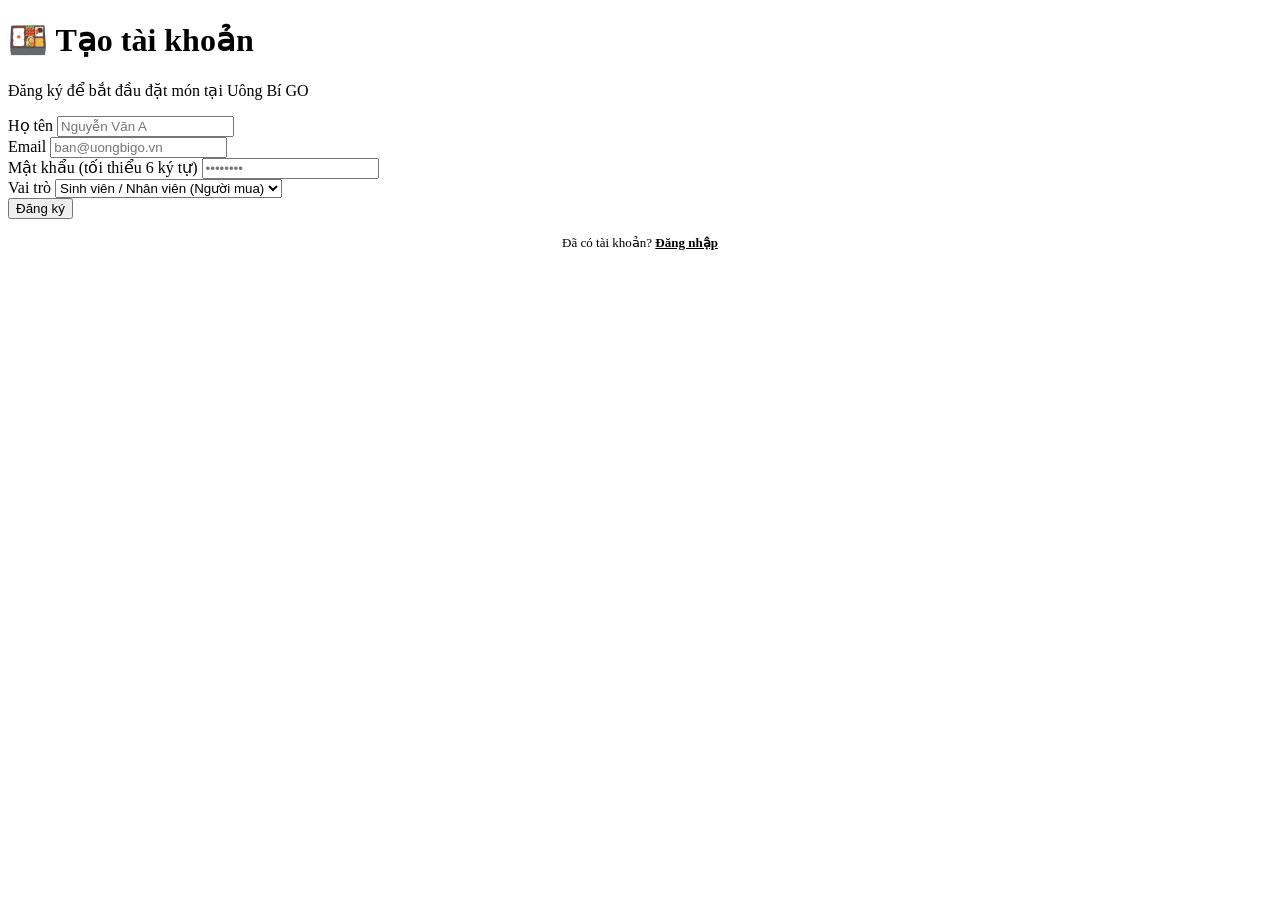
==== register.html @ 4c0ad108 "Add files via upload" ====
<!DOCTYPE html>
<html lang="vi">
<head>
<meta charset="UTF-8" />
<meta name="viewport" content="width=device-width, initial-scale=1.0" />
<title>Đăng ký - Uông Bí GO</title>
<link rel="icon" href="favicon.ico" />
<link rel="stylesheet" href="css/style.css" />
</head>
<body>
<div class="auth-wrap">
  <div class="auth-card">
    <h1>🍱 Tạo tài khoản</h1>
    <p class="subtitle">Đăng ký để bắt đầu đặt món tại Uông Bí GO</p>

    <div id="alertBox"></div>

    <form id="registerForm">
      <div class="field">
        <label>Họ tên</label>
        <input type="text" id="hoTen" required placeholder="Nguyễn Văn A" />
      </div>
      <div class="field">
        <label>Email</label>
        <input type="email" id="email" required placeholder="ban@uongbigo.vn" />
      </div>
      <div class="field">
        <label>Mật khẩu (tối thiểu 6 ký tự)</label>
        <input type="password" id="matKhau" required minlength="6" placeholder="••••••••" />
      </div>
      <div class="field">
        <label>Vai trò</label>
        <select id="vaiTro">
          <option value="ROLE_BUYER">Sinh viên / Nhân viên (Người mua)</option>
          <option value="ROLE_STAFF">Nhân viên Canteen (KDS)</option>
        </select>
      </div>
      <button type="submit" class="btn btn-primary btn-block" id="btnSubmit">Đăng ký</button>
    </form>

    <p style="text-align:center; margin: 16px 0 0; font-size:13px;">
      Đã có tài khoản? <a href="index.html" style="color:var(--clr-primary-dark); font-weight:600;">Đăng nhập</a>
    </p>
  </div>
</div>

<script src="js/api.js"></script>
<script>
  const alertBox = document.getElementById("alertBox");
  document.getElementById("registerForm").addEventListener("submit", async (e) => {
    e.preventDefault();
    const btn = document.getElementById("btnSubmit");
    btn.disabled = true;
    alertBox.innerHTML = "";
    try {
      const payload = {
        hoTen: document.getElementById("hoTen").value.trim(),
        email: document.getElementById("email").value.trim(),
        matKhau: document.getElementById("matKhau").value,
        vaiTro: document.getElementById("vaiTro").value,
      };
      await apiFetch("/auth/register", { method: "POST", body: JSON.stringify(payload) });
      alertBox.innerHTML = '<div class="alert alert-success">Đăng ký thành công! Đang chuyển đến trang đăng nhập...</div>';
      setTimeout(() => (goTo("index.html")), 1200);
    } catch (err) {
      alertBox.innerHTML = `<div class="alert alert-error">${err.message}</div>`;
      btn.disabled = false;
    }
  });
</script>
</body>
</html>
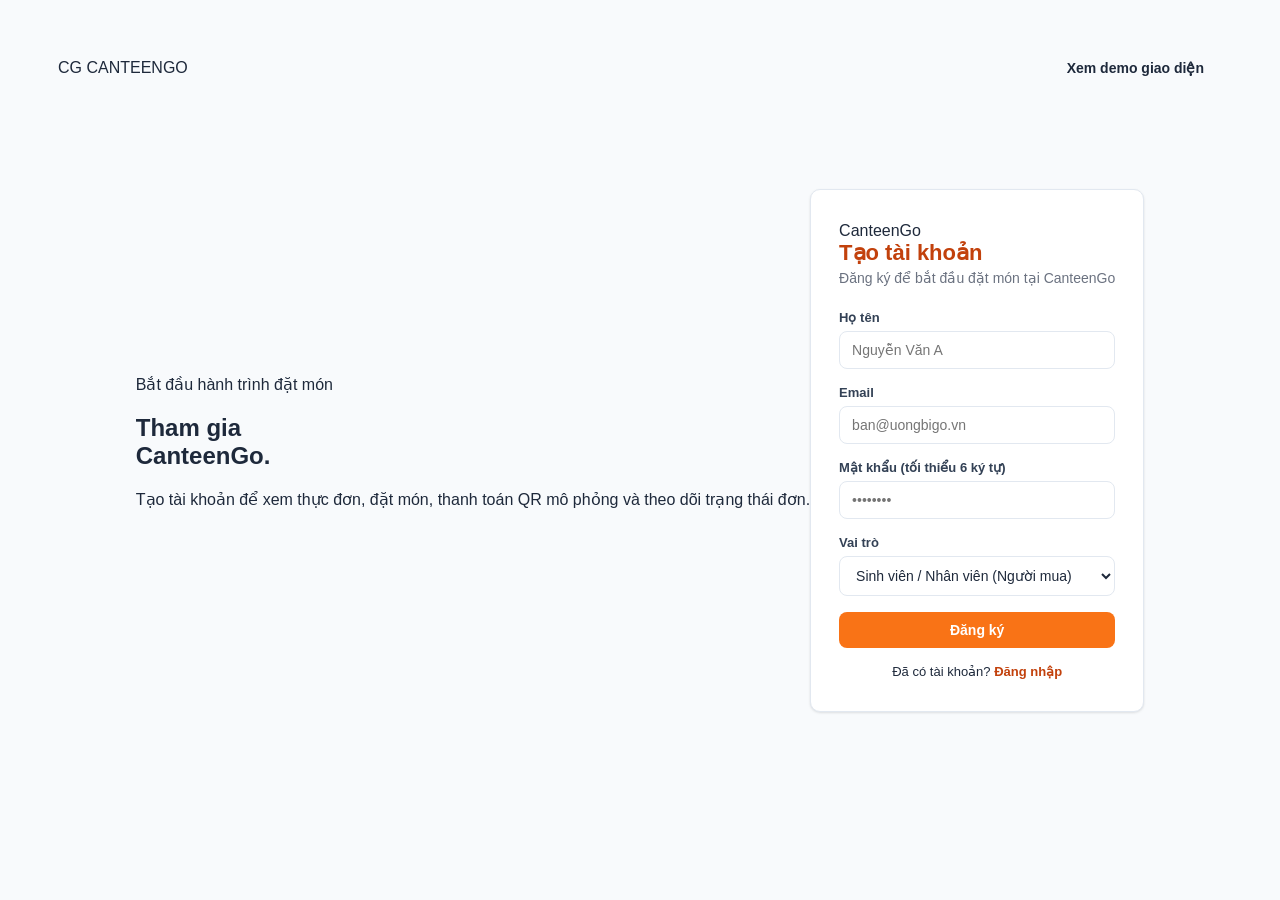
==== commit 329860a5: "Update register.html" ====
--- a/register.html
+++ b/register.html
@@ -3,15 +3,20 @@
 <head>
 <meta charset="UTF-8" />
 <meta name="viewport" content="width=device-width, initial-scale=1.0" />
-<title>Đăng ký - Uông Bí GO</title>
+<title>Đăng ký - CanteenGo</title>
 <link rel="icon" href="favicon.ico" />
 <link rel="stylesheet" href="css/style.css" />
 </head>
 <body>
 <div class="auth-wrap">
+  <section class="auth-brand-pane">
+    <div style="position:absolute;left:58px;top:50px;right:58px;display:flex;justify-content:space-between;align-items:center;z-index:2;"><div class="auth-brand-mark"><span class="seal">CG</span> CANTEENGO</div><a class="btn btn-gold" href="demo.html">Xem demo giao diện</a></div>
+    <div class="auth-brand-copy"><div class="eyebrow">Bắt đầu hành trình đặt món</div><h1>Tham gia<br/>CanteenGo.</h1><p>Tạo tài khoản để xem thực đơn, đặt món, thanh toán QR mô phỏng và theo dõi trạng thái đơn.</p></div>
+  </section>
+  <section class="auth-form-pane">
   <div class="auth-card">
-    <h1>🍱 Tạo tài khoản</h1>
-    <p class="subtitle">Đăng ký để bắt đầu đặt món tại Uông Bí GO</p>
+    <div class="auth-kicker">CanteenGo</div><h1>Tạo tài khoản</h1>
+    <p class="subtitle">Đăng ký để bắt đầu đặt món tại CanteenGo</p>
 
     <div id="alertBox"></div>
 
@@ -42,6 +47,7 @@
       Đã có tài khoản? <a href="index.html" style="color:var(--clr-primary-dark); font-weight:600;">Đăng nhập</a>
     </p>
   </div>
+  </section>
 </div>
 
 <script src="js/api.js"></script>
--- a/css/style.css
+++ b/css/style.css
@@ -0,0 +1,188 @@
+/* ===================== Uong Bi GO - Shared Styles ===================== */
+:root {
+  --clr-primary: #f97316;
+  --clr-primary-dark: #c2410c;
+  --clr-success: #16a34a;
+  --clr-danger: #dc2626;
+  --clr-warning: #ca8a04;
+  --clr-muted: #6b7280;
+  --clr-bg: #f8fafc;
+  --clr-surface: #ffffff;
+  --clr-border: #e2e8f0;
+  --clr-text: #1e293b;
+  --radius: 10px;
+  --shadow: 0 1px 3px rgba(0,0,0,.08), 0 1px 2px rgba(0,0,0,.04);
+}
+
+* { box-sizing: border-box; }
+
+body {
+  margin: 0;
+  font-family: -apple-system, BlinkMacSystemFont, "Segoe UI", Roboto, Helvetica, Arial, sans-serif;
+  background: var(--clr-bg);
+  color: var(--clr-text);
+  min-height: 100vh;
+}
+
+a { color: inherit; text-decoration: none; }
+
+.container { max-width: 1100px; margin: 0 auto; padding: 24px 20px 60px; }
+
+/* ---------- Top nav (buyer / staff) ---------- */
+.topnav {
+  display: flex; align-items: center; justify-content: space-between;
+  background: var(--clr-surface); border-bottom: 1px solid var(--clr-border);
+  padding: 14px 24px; position: sticky; top: 0; z-index: 10;
+}
+.topnav .brand { font-weight: 700; font-size: 18px; color: var(--clr-primary-dark); display:flex; align-items:center; gap:8px;}
+.topnav nav { display: flex; gap: 20px; align-items: center; }
+.topnav nav a { font-size: 14px; color: var(--clr-muted); font-weight: 500; padding: 6px 4px; border-bottom: 2px solid transparent; }
+.topnav nav a.active, .topnav nav a:hover { color: var(--clr-primary-dark); border-bottom-color: var(--clr-primary); }
+.topnav .userbox { display:flex; align-items:center; gap:12px; font-size: 14px; }
+.topnav .userbox .role-badge { font-size: 11px; padding: 2px 8px; border-radius: 999px; background:#fff7ed; color: var(--clr-primary-dark); font-weight:600;}
+
+/* ---------- Auth pages ---------- */
+.auth-wrap { min-height: 100vh; display:flex; align-items:center; justify-content:center; padding:20px; }
+.auth-card {
+  width: 100%; max-width: 400px; background: var(--clr-surface); border-radius: var(--radius);
+  box-shadow: var(--shadow); padding: 32px 28px; border: 1px solid var(--clr-border);
+}
+.auth-card h1 { font-size: 22px; margin: 0 0 4px; color: var(--clr-primary-dark); }
+.auth-card p.subtitle { margin: 0 0 24px; color: var(--clr-muted); font-size: 14px; }
+.auth-card .demo-accounts { margin-top: 18px; font-size: 12px; color: var(--clr-muted); background:#f8fafc; border:1px dashed var(--clr-border); border-radius:8px; padding:10px 12px; line-height:1.6;}
+
+.field { margin-bottom: 16px; }
+.field label { display: block; font-size: 13px; font-weight: 600; margin-bottom: 6px; color: #334155; }
+.field input, .field select, .field textarea {
+  width: 100%; padding: 10px 12px; border: 1px solid var(--clr-border); border-radius: 8px;
+  font-size: 14px; background: #fff; color: var(--clr-text);
+}
+.field input:focus, .field select:focus, .field textarea:focus { outline: none; border-color: var(--clr-primary); box-shadow: 0 0 0 3px rgba(249,115,22,.12); }
+
+.btn {
+  display: inline-flex; align-items:center; justify-content:center; gap: 6px;
+  padding: 10px 18px; border-radius: 8px; border: none; font-size: 14px; font-weight: 600;
+  cursor: pointer; transition: filter .15s ease;
+}
+.btn:hover { filter: brightness(0.95); }
+.btn:disabled { opacity: .6; cursor: not-allowed; }
+.btn-primary { background: var(--clr-primary); color: #fff; }
+.btn-primary:hover { background: var(--clr-primary-dark); }
+.btn-outline { background: #fff; border: 1px solid var(--clr-border); color: var(--clr-text); }
+.btn-danger { background: #fee2e2; color: var(--clr-danger); }
+.btn-success { background: #dcfce7; color: var(--clr-success); }
+.btn-block { width: 100%; }
+.btn-sm { padding: 6px 12px; font-size: 13px; }
+
+.alert { padding: 10px 14px; border-radius: 8px; font-size: 13px; margin-bottom: 16px; }
+.alert-error { background: #fee2e2; color: var(--clr-danger); border: 1px solid #fecaca; }
+.alert-success { background: #dcfce7; color: var(--clr-success); border: 1px solid #bbf7d0; }
+.alert-info { background: #eff6ff; color: #1d4ed8; border: 1px solid #bfdbfe; }
+
+/* ---------- Cards / grid ---------- */
+.page-title { font-size: 22px; font-weight: 700; margin: 4px 0 20px; }
+.page-subtitle { color: var(--clr-muted); font-size: 14px; margin: -14px 0 20px; }
+
+.menu-grid { display: grid; grid-template-columns: repeat(auto-fill, minmax(220px, 1fr)); gap: 18px; }
+.food-card {
+  background: var(--clr-surface); border: 1px solid var(--clr-border); border-radius: var(--radius);
+  overflow: hidden; box-shadow: var(--shadow); display:flex; flex-direction:column;
+}
+.food-card .thumb {
+  height: 130px; background: linear-gradient(135deg,#fed7aa,#fdba74); display:flex; align-items:center; justify-content:center;
+  font-size: 40px; position: relative;
+}
+.food-card.out-of-stock .thumb { filter: grayscale(1); opacity: .55; }
+.food-card .thumb img { width:100%; height:100%; object-fit:cover; }
+.food-card .body { padding: 12px 14px 14px; display:flex; flex-direction:column; gap:6px; flex:1; }
+.food-card.out-of-stock .body { opacity: .6; }
+.food-card h3 { font-size: 15px; margin: 0; }
+.food-card .desc { font-size: 12.5px; color: var(--clr-muted); flex: 1; min-height: 32px; }
+.food-card .price { font-weight: 700; color: var(--clr-primary-dark); font-size: 15px; }
+.food-card .qty-row { display:flex; align-items:center; gap:8px; }
+.food-card .qty-row input { width: 52px; text-align:center; }
+.badge { font-size: 11px; font-weight: 700; padding: 3px 9px; border-radius: 999px; letter-spacing: .3px; }
+.badge-out { background:#e5e7eb; color:#4b5563; }
+.badge-ok { background:#dcfce7; color:#15803d; }
+
+/* ---------- Order status badges ---------- */
+.status-pill { font-size: 11.5px; font-weight: 700; padding: 4px 10px; border-radius: 999px; display:inline-block; white-space:nowrap; }
+.status-CHO_THANH_TOAN { background:#fef9c3; color:#92400e; }
+.status-DA_THANH_TOAN { background:#dbeafe; color:#1d4ed8; }
+.status-DANG_CHUAN_BI { background:#ede9fe; color:#6d28d9; }
+.status-SAN_SANG_NHAN { background:#cffafe; color:#0e7490; }
+.status-HOAN_THANH { background:#dcfce7; color:#15803d; }
+.status-DA_HUY { background:#fee2e2; color:#b91c1c; }
+
+/* ---------- Tables ---------- */
+.data-table { width: 100%; border-collapse: collapse; background:var(--clr-surface); border-radius: var(--radius); overflow:hidden; box-shadow: var(--shadow); }
+.data-table th, .data-table td { padding: 11px 14px; text-align: left; font-size: 13.5px; border-bottom: 1px solid var(--clr-border); }
+.data-table th { background: #f8fafc; color: var(--clr-muted); font-weight: 600; text-transform: uppercase; font-size: 11.5px; letter-spacing:.4px; }
+.data-table tr:last-child td { border-bottom: none; }
+.table-wrap { overflow-x: auto; border-radius: var(--radius); }
+
+/* ---------- Admin layout ---------- */
+.admin-layout { display: flex; min-height: 100vh; }
+.admin-sidebar {
+  width: 230px; background: #1e1b2e; color: #cbd5e1; flex-shrink: 0; padding: 20px 0;
+  position: sticky; top:0; height: 100vh;
+}
+.admin-sidebar .brand { font-weight: 700; color: #fff; padding: 0 22px 20px; font-size: 16px; display:flex; align-items:center; gap:8px; }
+.admin-sidebar nav a {
+  display: flex; align-items:center; gap: 10px; padding: 11px 22px; font-size: 14px; color: #cbd5e1;
+  border-left: 3px solid transparent;
+}
+.admin-sidebar nav a.active, .admin-sidebar nav a:hover { background: rgba(249,115,22,.12); color: #fff; border-left-color: var(--clr-primary); }
+.admin-sidebar .logout-box { padding: 16px 22px; margin-top: 20px; border-top: 1px solid #33304a; }
+.admin-main { flex: 1; padding: 28px 32px; }
+.admin-topbar { display:flex; align-items:center; justify-content:space-between; margin-bottom: 22px; }
+
+.stat-cards { display: grid; grid-template-columns: repeat(auto-fit, minmax(200px,1fr)); gap: 16px; margin-bottom: 26px; }
+.stat-card { background: var(--clr-surface); border: 1px solid var(--clr-border); border-radius: var(--radius); padding: 18px 20px; box-shadow: var(--shadow); }
+.stat-card .label { font-size: 12.5px; color: var(--clr-muted); font-weight:600; text-transform:uppercase; letter-spacing:.3px;}
+.stat-card .value { font-size: 26px; font-weight: 800; margin-top: 6px; color: var(--clr-text); }
+.stat-card.accent .value { color: var(--clr-primary-dark); }
+
+.section-card { background: var(--clr-surface); border: 1px solid var(--clr-border); border-radius: var(--radius); box-shadow: var(--shadow); padding: 20px 22px; margin-bottom: 20px; }
+.section-card h2 { font-size: 16px; margin: 0 0 16px; }
+
+.form-row { display:flex; gap: 14px; flex-wrap: wrap; }
+.form-row .field { flex: 1; min-width: 160px; }
+
+.empty-state { text-align:center; padding: 50px 20px; color: var(--clr-muted); }
+.empty-state .icon { font-size: 40px; margin-bottom: 10px; }
+
+.modal-overlay {
+  position: fixed; inset: 0; background: rgba(15,23,42,.45); display:flex; align-items:center; justify-content:center;
+  z-index: 100; padding: 20px;
+}
+.modal-box { background:#fff; border-radius: var(--radius); padding: 24px; width:100%; max-width: 420px; box-shadow: 0 10px 30px rgba(0,0,0,.2); }
+.modal-box h3 { margin-top:0; }
+.modal-actions { display:flex; gap:10px; justify-content:flex-end; margin-top: 18px; }
+
+.qr-box { text-align:center; }
+.qr-box img { width: 220px; height: 220px; border: 1px solid var(--clr-border); border-radius: 8px; padding: 8px; background:#fff; }
+.qr-box .amount { font-size: 22px; font-weight: 800; color: var(--clr-primary-dark); margin: 10px 0 4px; }
+.countdown { font-size: 13px; color: var(--clr-danger); font-weight: 700; }
+
+.hidden { display:none !important; }
+.text-muted { color: var(--clr-muted); }
+.flex-between { display:flex; align-items:center; justify-content:space-between; }
+.toggle-switch { width: 42px; height: 24px; border-radius: 999px; background: #e2e8f0; position:relative; cursor:pointer; border:none; transition: background .15s; }
+.toggle-switch::after { content:""; position:absolute; width:18px; height:18px; border-radius:50%; background:#fff; top:3px; left:3px; transition: left .15s; box-shadow: 0 1px 2px rgba(0,0,0,.3);}
+.toggle-switch.on { background: var(--clr-success); }
+.toggle-switch.on::after { left: 21px; }
+
+.offline-banner {
+  position: fixed; bottom: 16px; left: 50%; transform: translateX(-50%);
+  background: #1e293b; color:#fff; padding: 10px 20px; border-radius: 999px; font-size: 13px;
+  display:flex; align-items:center; gap:8px; z-index: 200; box-shadow: 0 6px 16px rgba(0,0,0,.25);
+}
+.offline-banner .dot { width:8px; height:8px; border-radius:50%; background:#f87171; }
+
+@media (max-width: 800px) {
+  .admin-layout { flex-direction: column; }
+  .admin-sidebar { width: 100%; height: auto; position: static; }
+  .admin-sidebar nav { display:flex; overflow-x:auto; }
+  .admin-main { padding: 20px; }
+}
